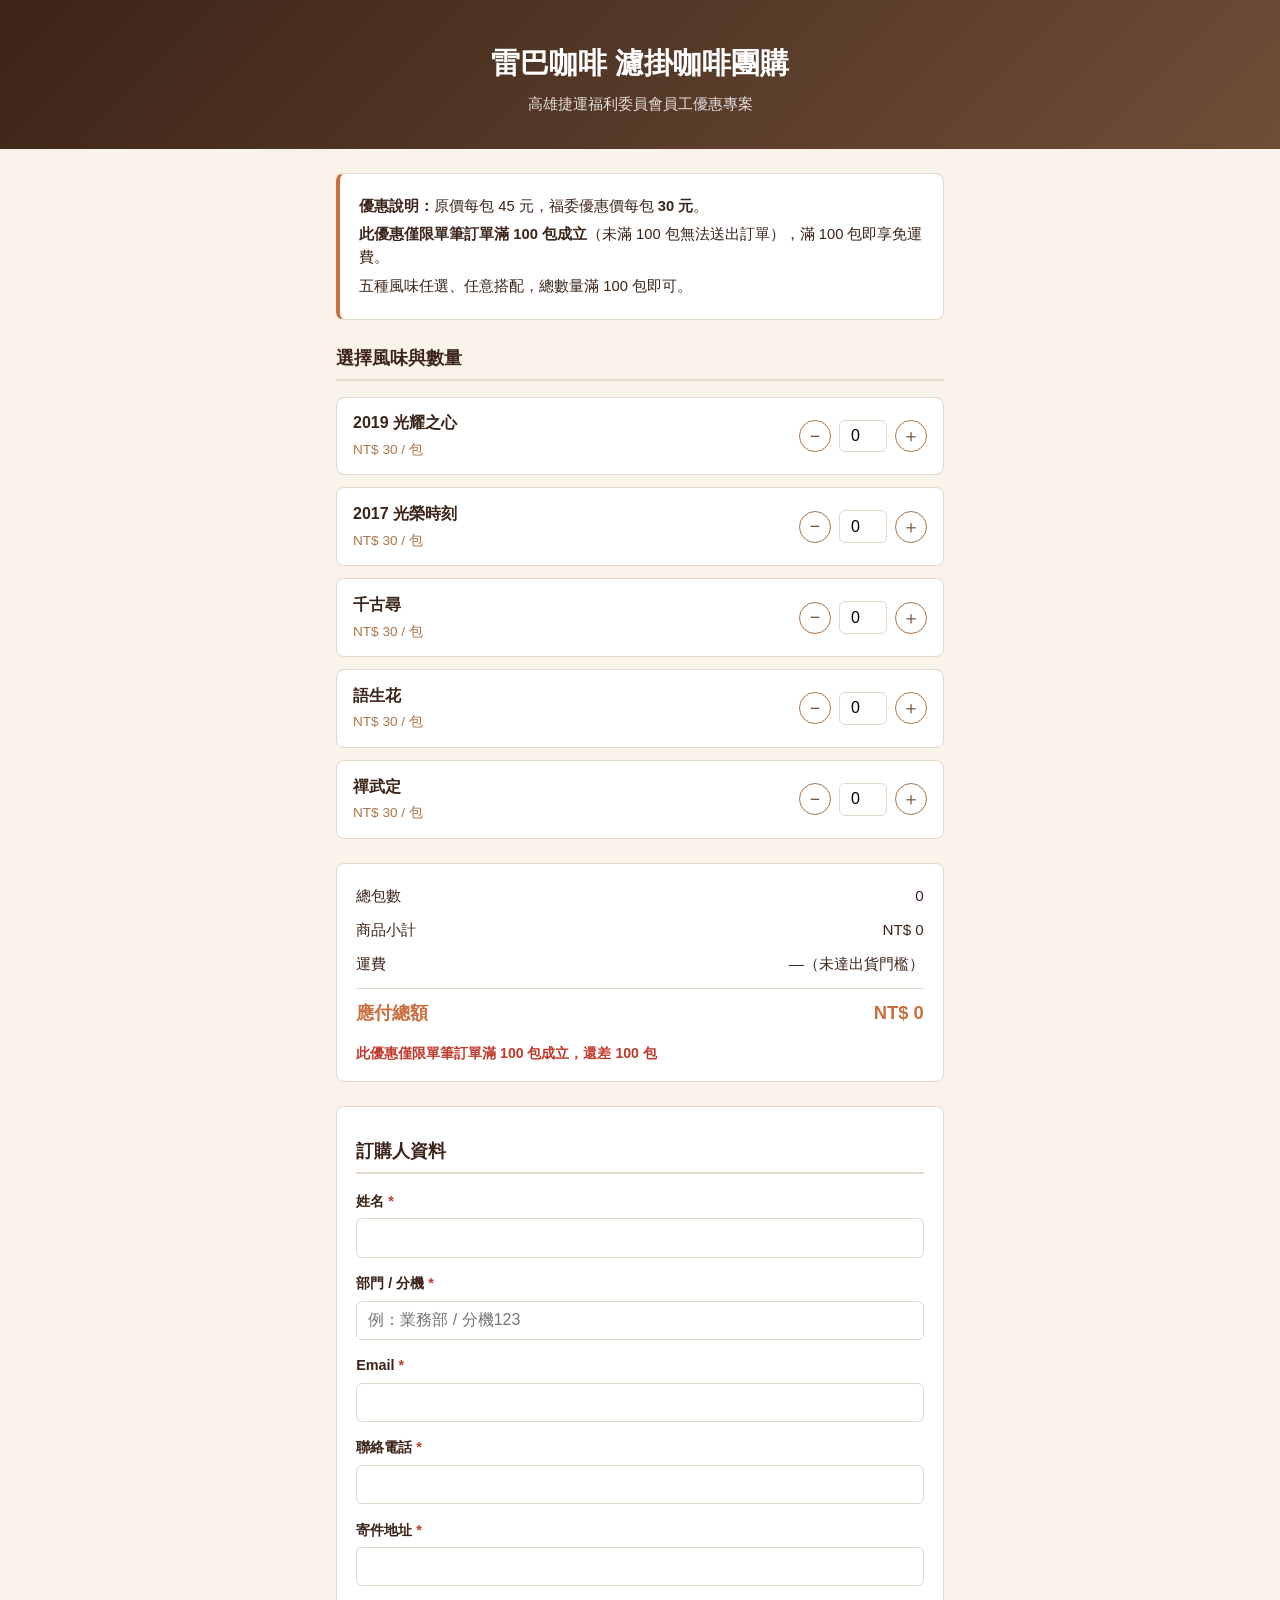
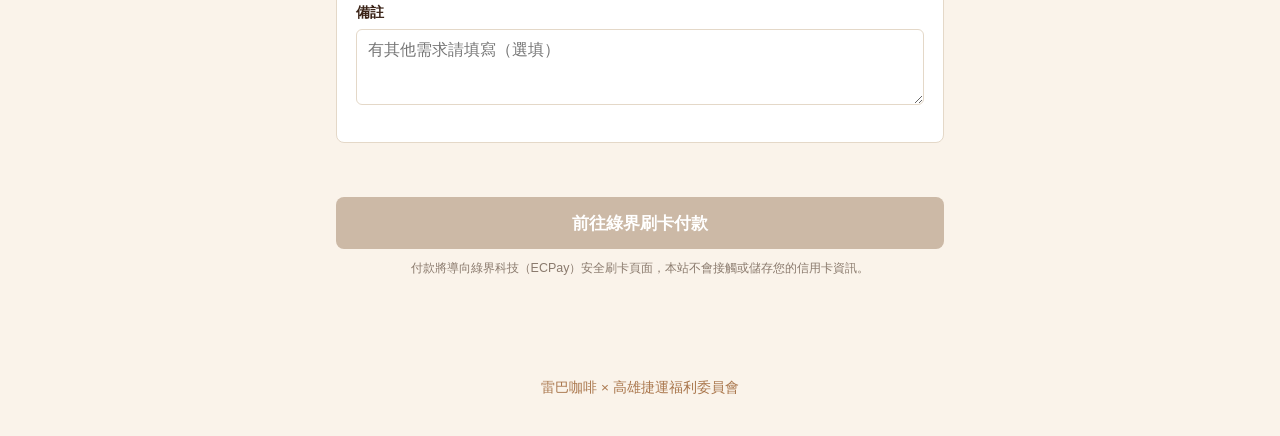
==== index.html @ 8790f960 "雷巴咖啡高捷福委團購下單頁 Co-Authored-By: Claude Sonnet 5 <noreply@anthropic.com>" ====
<!DOCTYPE html>
<html lang="zh-Hant">
<head>
<meta charset="UTF-8" />
<meta name="viewport" content="width=device-width, initial-scale=1.0" />
<title>雷巴咖啡｜高捷福委濾掛咖啡團購</title>
<link rel="stylesheet" href="style.css" />
</head>
<body>
  <header class="hero">
    <h1>雷巴咖啡 濾掛咖啡團購</h1>
    <p class="hero-sub">高雄捷運福利委員會員工優惠專案</p>
  </header>

  <main class="container">
    <section class="notice-card">
      <p><strong>優惠說明：</strong>原價每包 45 元，福委優惠價每包 <strong>30 元</strong>。</p>
      <p><strong>此優惠僅限單筆訂單滿 100 包成立</strong>（未滿 100 包無法送出訂單），滿 100 包即享免運費。</p>
      <p>五種風味任選、任意搭配，總數量滿 100 包即可。</p>
    </section>

    <form id="order-form" novalidate>
      <section class="products">
        <h2>選擇風味與數量</h2>
        <div id="product-list" class="product-list"></div>
      </section>

      <section class="summary-card">
        <div class="summary-row">
          <span>總包數</span>
          <span id="sum-packs">0</span>
        </div>
        <div class="summary-row">
          <span>商品小計</span>
          <span id="sum-subtotal">NT$ 0</span>
        </div>
        <div class="summary-row">
          <span>運費</span>
          <span id="sum-shipping">—</span>
        </div>
        <div class="summary-row total">
          <span>應付總額</span>
          <span id="sum-total">NT$ 0</span>
        </div>
        <p id="threshold-msg" class="threshold-msg"></p>
      </section>

      <section class="customer-info">
        <h2>訂購人資料</h2>
        <label>
          姓名 <span class="req">*</span>
          <input type="text" name="name" required autocomplete="name" />
        </label>
        <label>
          部門 / 分機 <span class="req">*</span>
          <input type="text" name="dept" required placeholder="例：業務部 / 分機123" />
        </label>
        <label>
          Email <span class="req">*</span>
          <input type="email" name="email" required autocomplete="email" />
        </label>
        <label>
          聯絡電話 <span class="req">*</span>
          <input type="tel" name="phone" required autocomplete="tel" />
        </label>
        <label>
          寄件地址 <span class="req">*</span>
          <input type="text" name="address" required autocomplete="street-address" />
        </label>
        <label>
          備註
          <textarea name="note" rows="3" placeholder="有其他需求請填寫（選填）"></textarea>
        </label>
      </section>

      <div id="form-error" class="form-error" role="alert"></div>

      <button type="submit" id="submit-btn" class="submit-btn" disabled>
        前往綠界刷卡付款
      </button>
      <p class="secure-note">付款將導向綠界科技（ECPay）安全刷卡頁面，本站不會接觸或儲存您的信用卡資訊。</p>
    </form>
  </main>

  <footer class="site-footer">
    <p>雷巴咖啡 × 高雄捷運福利委員會</p>
  </footer>

  <script src="app.js"></script>
</body>
</html>
---- style.css ----
:root {
  --coffee-dark: #3b2418;
  --coffee: #6f4e37;
  --coffee-light: #a9764c;
  --cream: #faf3ea;
  --accent: #c96f3f;
  --error: #c0392b;
  --border: #e4d8c8;
}

* {
  box-sizing: border-box;
}

body {
  margin: 0;
  font-family: "Noto Sans TC", "PingFang TC", "Microsoft JhengHei", sans-serif;
  background: var(--cream);
  color: var(--coffee-dark);
  line-height: 1.6;
}

.hero {
  background: linear-gradient(135deg, var(--coffee-dark), var(--coffee));
  color: #fff;
  text-align: center;
  padding: 2.5rem 1rem 2rem;
}

.hero h1 {
  margin: 0 0 0.4rem;
  font-size: 1.8rem;
}

.hero-sub {
  margin: 0;
  opacity: 0.85;
  font-size: 0.95rem;
}

.container {
  max-width: 640px;
  margin: 0 auto;
  padding: 1.5rem 1rem 3rem;
}

.notice-card {
  background: #fff;
  border: 1px solid var(--border);
  border-left: 4px solid var(--accent);
  border-radius: 8px;
  padding: 1rem 1.2rem;
  margin-bottom: 1.5rem;
  font-size: 0.92rem;
}

.notice-card p {
  margin: 0.3rem 0;
}

h2 {
  font-size: 1.1rem;
  color: var(--coffee-dark);
  border-bottom: 2px solid var(--border);
  padding-bottom: 0.4rem;
  margin-bottom: 1rem;
}

.product-list {
  display: flex;
  flex-direction: column;
  gap: 0.75rem;
  margin-bottom: 1.5rem;
}

.product-row {
  display: flex;
  align-items: center;
  justify-content: space-between;
  background: #fff;
  border: 1px solid var(--border);
  border-radius: 8px;
  padding: 0.8rem 1rem;
}

.product-info .product-name {
  font-weight: 700;
  display: block;
}

.product-info .product-price {
  font-size: 0.85rem;
  color: var(--coffee-light);
}

.qty-control {
  display: flex;
  align-items: center;
  gap: 0.5rem;
}

.qty-control button {
  width: 32px;
  height: 32px;
  border-radius: 50%;
  border: 1px solid var(--coffee-light);
  background: #fff;
  color: var(--coffee);
  font-size: 1.1rem;
  cursor: pointer;
}

.qty-control button:active {
  background: var(--coffee-light);
  color: #fff;
}

.qty-control input {
  width: 48px;
  text-align: center;
  border: 1px solid var(--border);
  border-radius: 6px;
  padding: 0.4rem 0.2rem;
  font-size: 1rem;
}

.summary-card {
  background: #fff;
  border: 1px solid var(--border);
  border-radius: 8px;
  padding: 1rem 1.2rem;
  margin-bottom: 1.5rem;
}

.summary-row {
  display: flex;
  justify-content: space-between;
  padding: 0.3rem 0;
  font-size: 0.95rem;
}

.summary-row.total {
  border-top: 1px solid var(--border);
  margin-top: 0.4rem;
  padding-top: 0.6rem;
  font-size: 1.15rem;
  font-weight: 700;
  color: var(--accent);
}

.threshold-msg {
  margin: 0.6rem 0 0;
  font-size: 0.88rem;
  font-weight: 700;
}

.threshold-msg.ok {
  color: #2e7d32;
}

.threshold-msg.warn {
  color: var(--error);
}

.customer-info {
  background: #fff;
  border: 1px solid var(--border);
  border-radius: 8px;
  padding: 1rem 1.2rem;
  margin-bottom: 1.5rem;
}

.customer-info label {
  display: block;
  margin-bottom: 0.9rem;
  font-size: 0.9rem;
  font-weight: 600;
}

.req {
  color: var(--error);
}

.customer-info input,
.customer-info textarea {
  width: 100%;
  margin-top: 0.35rem;
  padding: 0.6rem 0.7rem;
  border: 1px solid var(--border);
  border-radius: 6px;
  font-size: 1rem;
  font-family: inherit;
}

.customer-info textarea {
  resize: vertical;
}

.form-error {
  color: var(--error);
  font-size: 0.9rem;
  font-weight: 700;
  margin-bottom: 0.8rem;
  min-height: 1.2em;
}

.submit-btn {
  width: 100%;
  padding: 0.9rem;
  font-size: 1.05rem;
  font-weight: 700;
  color: #fff;
  background: var(--accent);
  border: none;
  border-radius: 8px;
  cursor: pointer;
  transition: opacity 0.2s;
}

.submit-btn:disabled {
  background: #ccb9a6;
  cursor: not-allowed;
}

.submit-btn:not(:disabled):active {
  opacity: 0.85;
}

.secure-note {
  text-align: center;
  font-size: 0.78rem;
  color: #8a7a6d;
  margin-top: 0.6rem;
}

.site-footer {
  text-align: center;
  padding: 1.5rem 1rem;
  color: var(--coffee-light);
  font-size: 0.85rem;
}
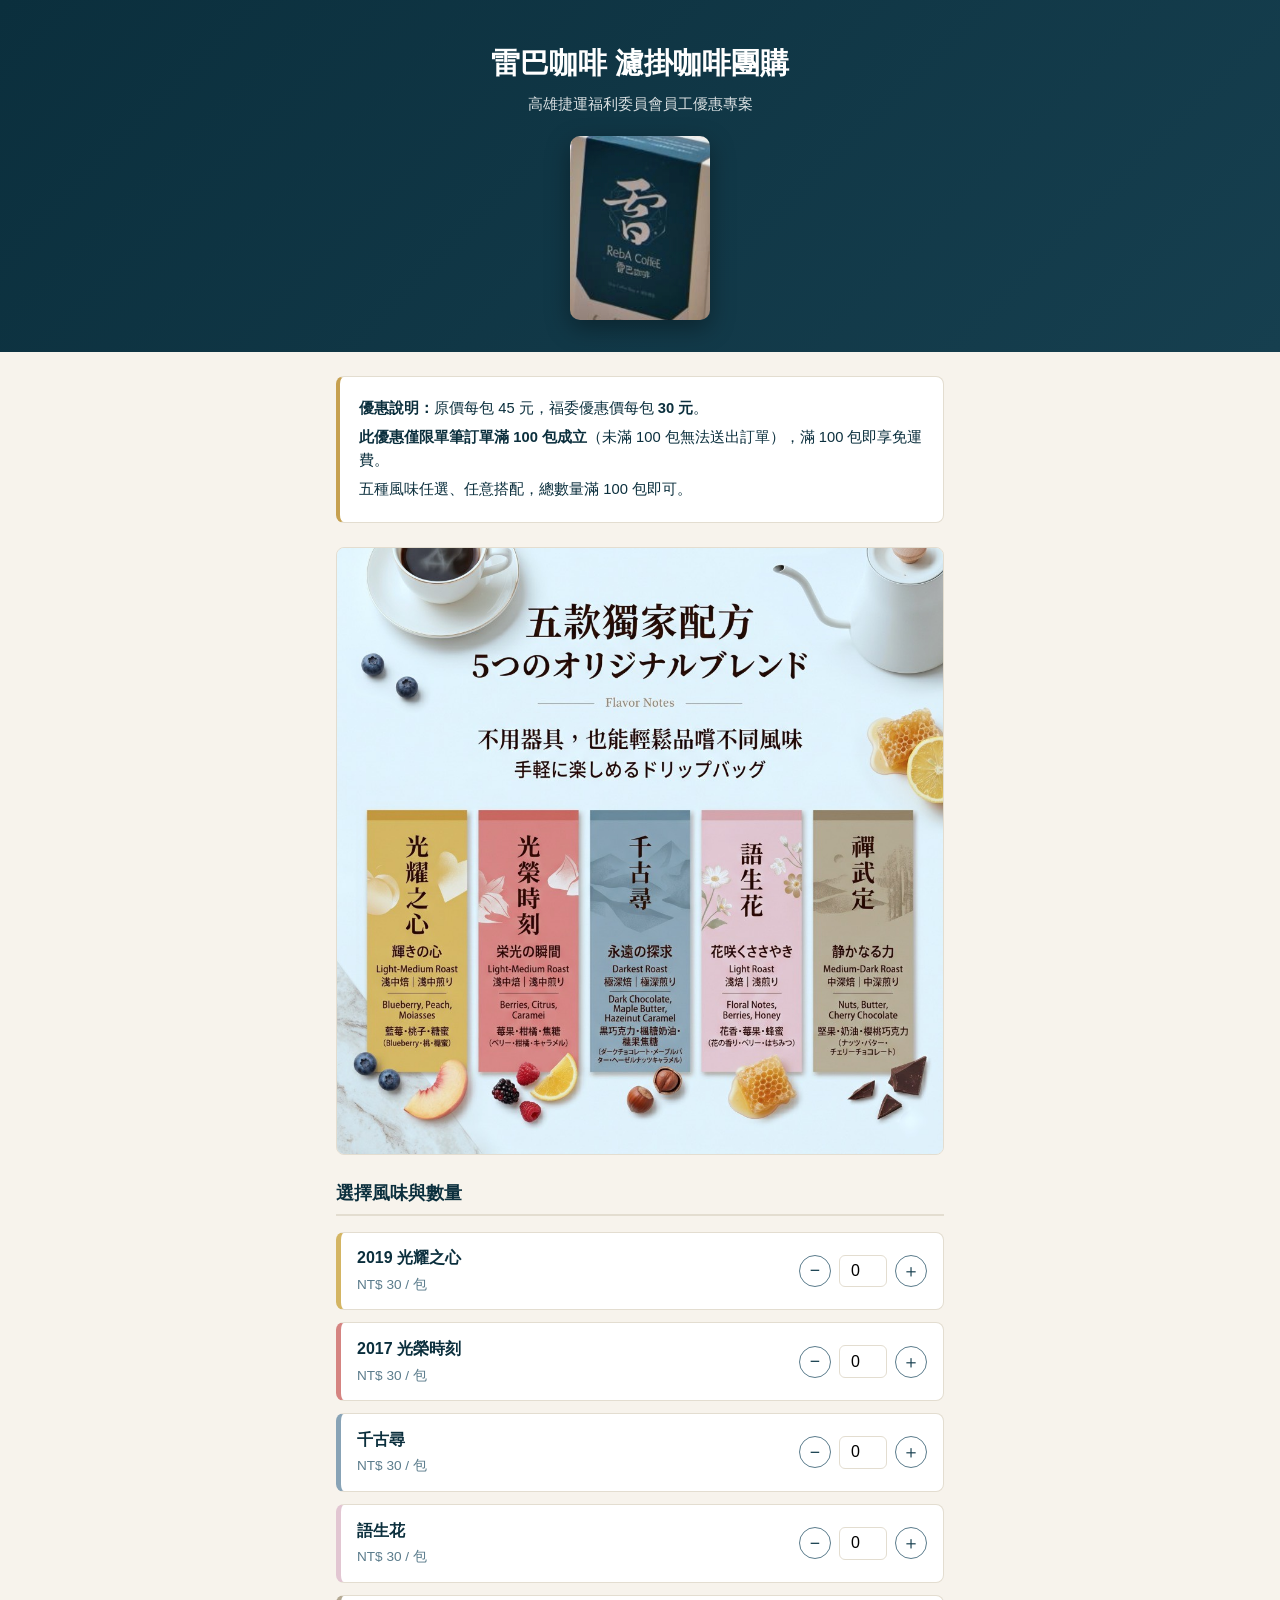
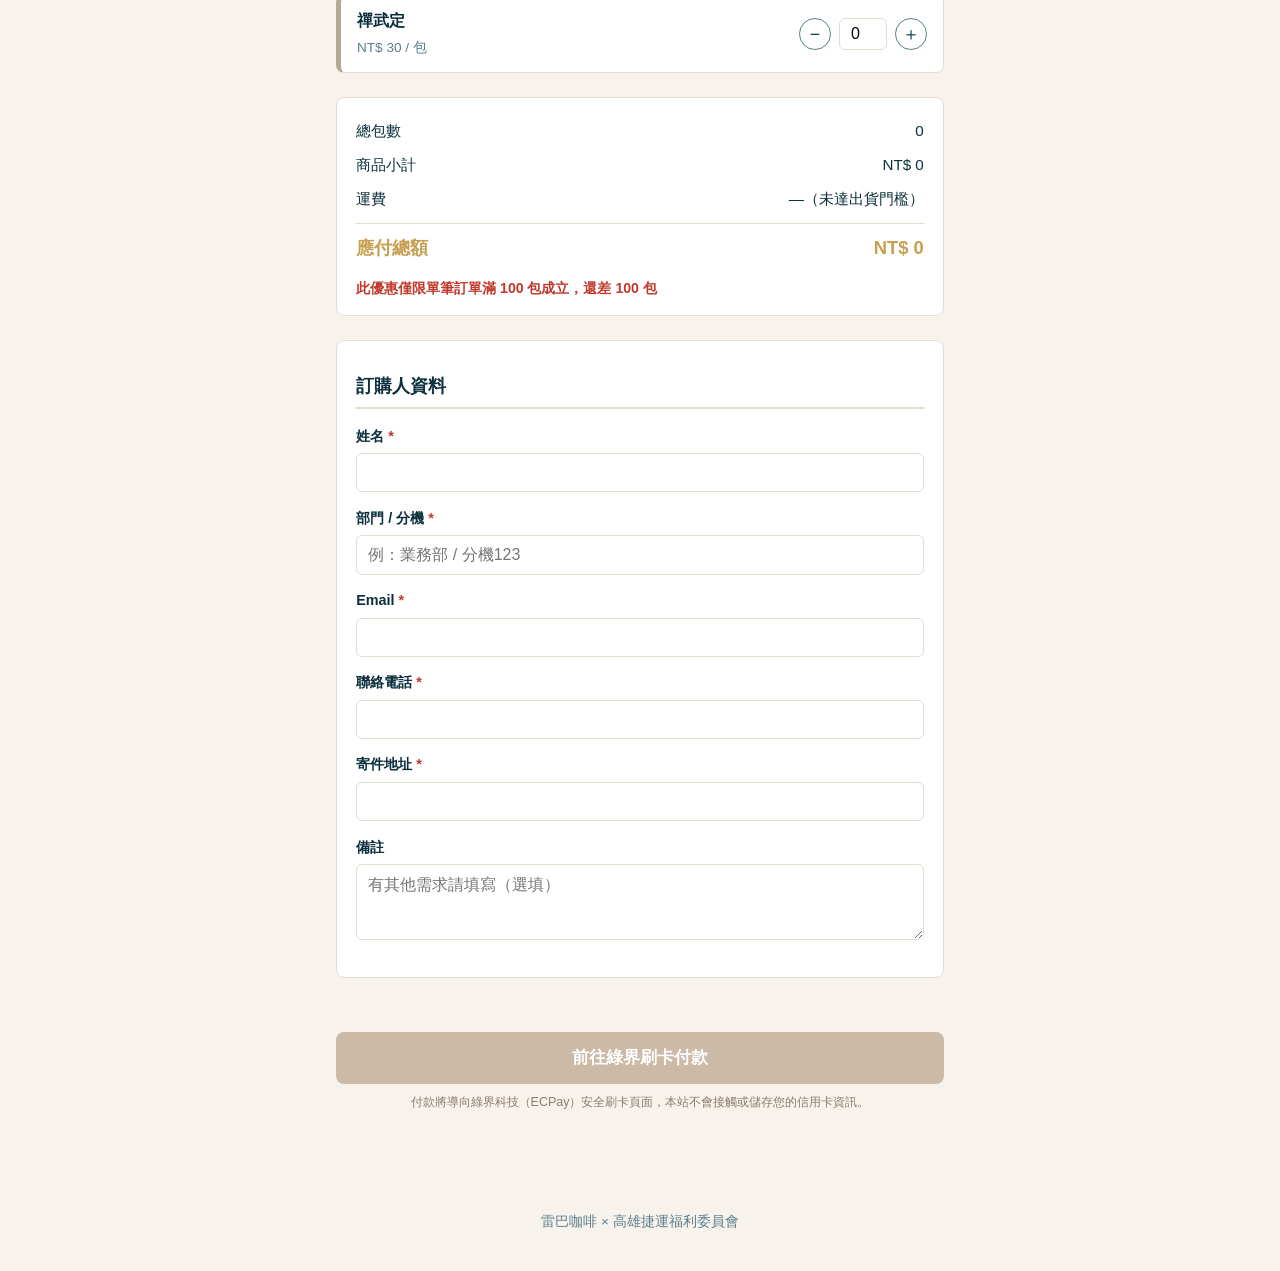
==== commit 57ff4dc2: "套用品牌色系與商品圖 依包裝盒深藍綠色系與五款風味卡配色，更新網頁視覺，並加入商品實拍圖與風味介紹圖。  Co-Authored-By: Claude Sonnet 5 <noreply@anthro" ====
--- a/index.html
+++ b/index.html
@@ -10,6 +10,7 @@
   <header class="hero">
     <h1>雷巴咖啡 濾掛咖啡團購</h1>
     <p class="hero-sub">高雄捷運福利委員會員工優惠專案</p>
+    <img src="images/box.jpg" alt="RebA CoffeE 雷巴咖啡 濾掛咖啡包裝盒" class="hero-image" />
   </header>
 
   <main class="container">
@@ -18,6 +19,8 @@
       <p><strong>此優惠僅限單筆訂單滿 100 包成立</strong>（未滿 100 包無法送出訂單），滿 100 包即享免運費。</p>
       <p>五種風味任選、任意搭配，總數量滿 100 包即可。</p>
     </section>
+
+    <img src="images/flavors.jpg" alt="雷巴咖啡五款獨家配方風味介紹" class="flavor-banner" />
 
     <form id="order-form" novalidate>
       <section class="products">
--- a/style.css
+++ b/style.css
@@ -1,11 +1,17 @@
 :root {
-  --coffee-dark: #3b2418;
-  --coffee: #6f4e37;
-  --coffee-light: #a9764c;
-  --cream: #faf3ea;
-  --accent: #c96f3f;
+  --coffee-dark: #0b2f3d;
+  --coffee: #163f4f;
+  --coffee-light: #5b7c8c;
+  --cream: #f7f3ec;
+  --accent: #c6a050;
   --error: #c0392b;
-  --border: #e4d8c8;
+  --border: #e3ddd0;
+
+  --flavor-1: #d4b563;
+  --flavor-2: #d58481;
+  --flavor-3: #88a3b6;
+  --flavor-4: #e2c6d2;
+  --flavor-5: #b4a993;
 }
 
 * {
@@ -38,6 +44,25 @@
   font-size: 0.95rem;
 }
 
+.hero-image {
+  display: block;
+  max-width: 140px;
+  width: 100%;
+  height: auto;
+  margin: 1.2rem auto 0;
+  border-radius: 10px;
+  box-shadow: 0 8px 24px rgba(0, 0, 0, 0.35);
+}
+
+.flavor-banner {
+  display: block;
+  max-width: 100%;
+  height: auto;
+  border-radius: 8px;
+  margin-bottom: 1.5rem;
+  border: 1px solid var(--border);
+}
+
 .container {
   max-width: 640px;
   margin: 0 auto;
@@ -79,6 +104,7 @@
   justify-content: space-between;
   background: #fff;
   border: 1px solid var(--border);
+  border-left: 5px solid var(--row-accent, var(--coffee-light));
   border-radius: 8px;
   padding: 0.8rem 1rem;
 }
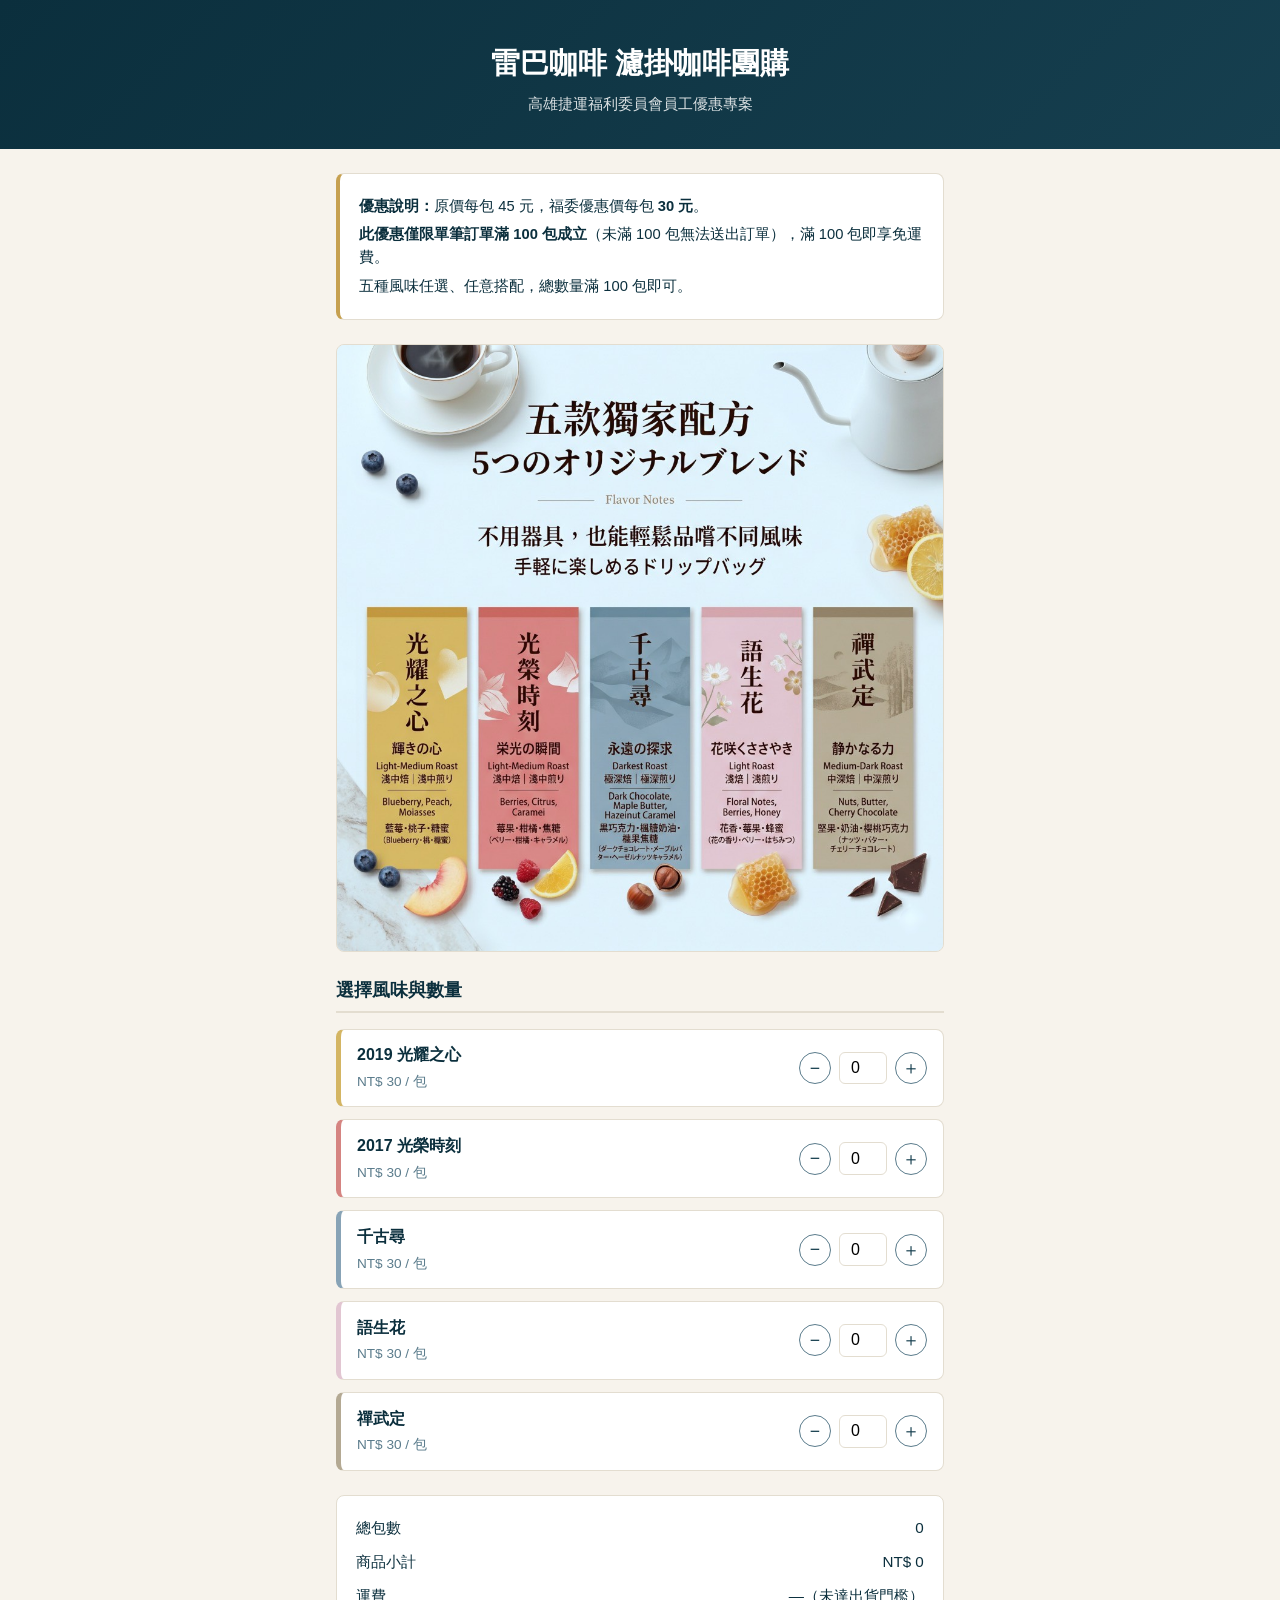
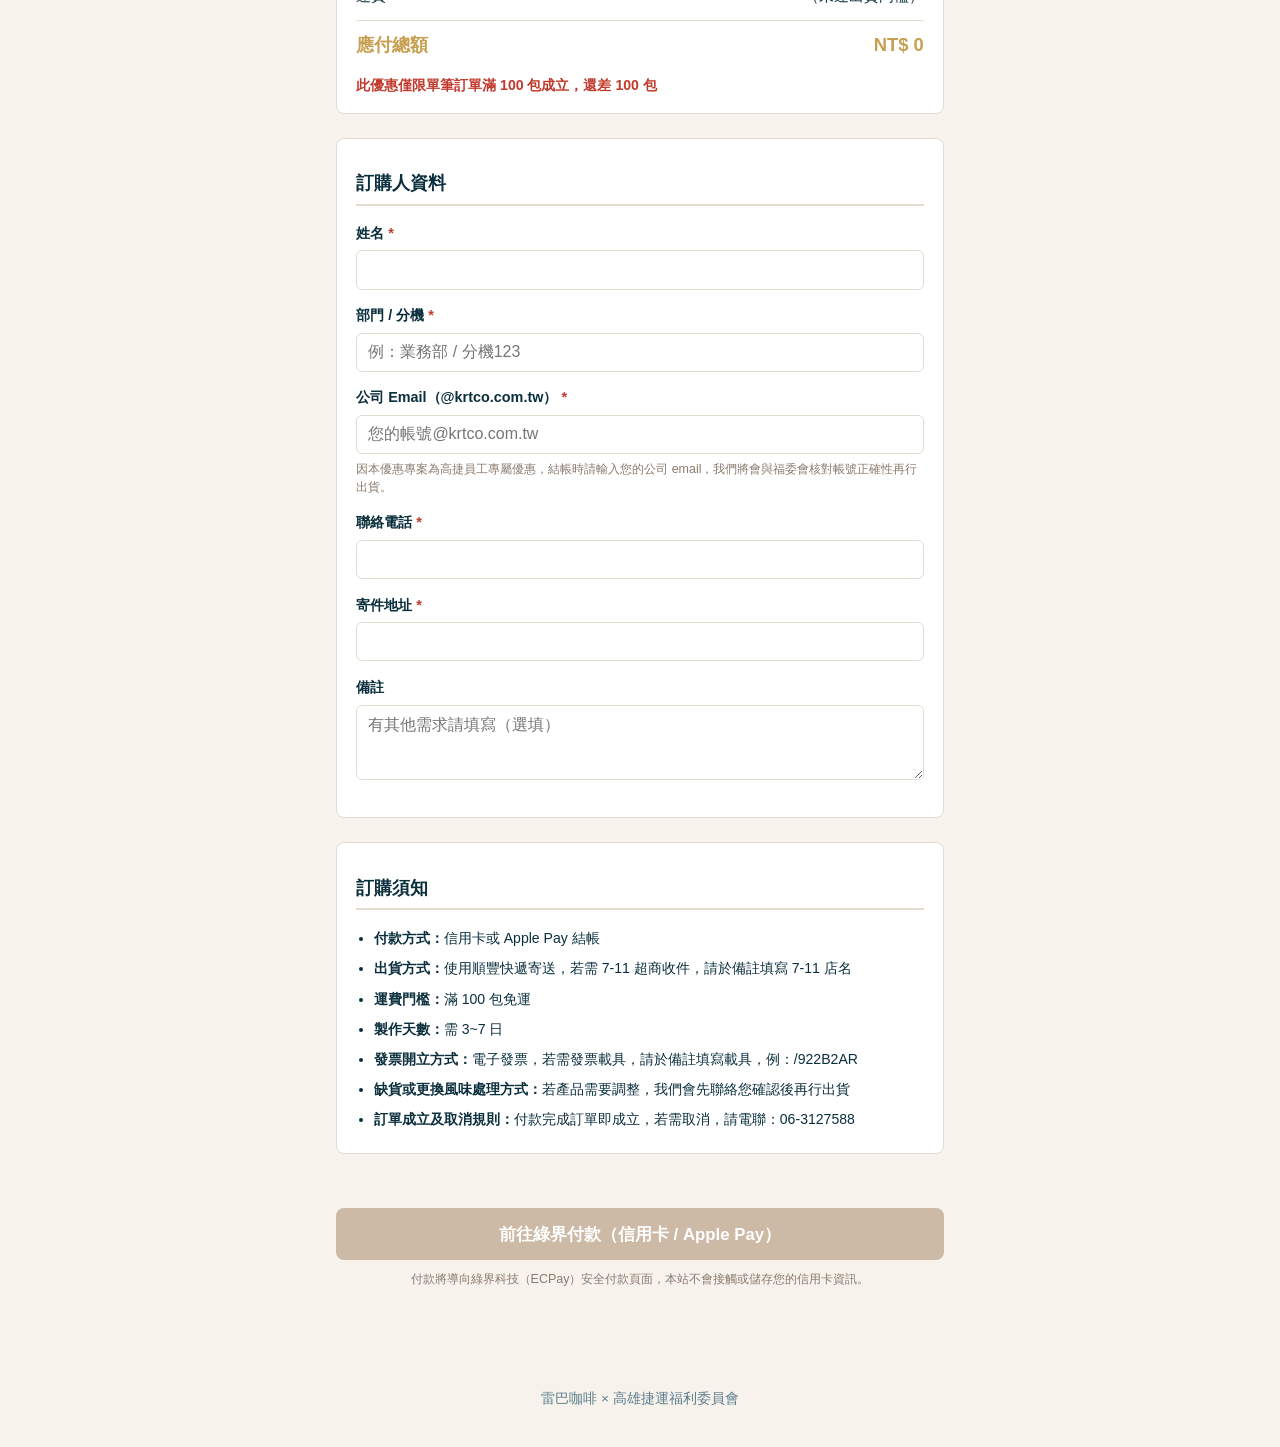
==== commit 6b2ff9c4: "移除外盒圖、加入公司信箱檢核與訂購須知 - 移除頁首外盒實拍圖 - Email 欄位限定 @krtco.com.tw 網域，前後端皆驗證 - 新增訂購須知區塊（付款方式、出貨、運費、發票、取消規則等）" ====
--- a/index.html
+++ b/index.html
@@ -10,7 +10,6 @@
   <header class="hero">
     <h1>雷巴咖啡 濾掛咖啡團購</h1>
     <p class="hero-sub">高雄捷運福利委員會員工優惠專案</p>
-    <img src="images/box.jpg" alt="RebA CoffeE 雷巴咖啡 濾掛咖啡包裝盒" class="hero-image" />
   </header>
 
   <main class="container">
@@ -59,8 +58,9 @@
           <input type="text" name="dept" required placeholder="例：業務部 / 分機123" />
         </label>
         <label>
-          Email <span class="req">*</span>
-          <input type="email" name="email" required autocomplete="email" />
+          公司 Email（@krtco.com.tw） <span class="req">*</span>
+          <input type="email" name="email" required autocomplete="email" placeholder="您的帳號@krtco.com.tw" />
+          <span class="field-hint">因本優惠專案為高捷員工專屬優惠，結帳時請輸入您的公司 email，我們將會與福委會核對帳號正確性再行出貨。</span>
         </label>
         <label>
           聯絡電話 <span class="req">*</span>
@@ -76,12 +76,25 @@
         </label>
       </section>
 
+      <section class="policy-card">
+        <h2>訂購須知</h2>
+        <ul>
+          <li><strong>付款方式：</strong>信用卡或 Apple Pay 結帳</li>
+          <li><strong>出貨方式：</strong>使用順豐快遞寄送，若需 7-11 超商收件，請於備註填寫 7-11 店名</li>
+          <li><strong>運費門檻：</strong>滿 100 包免運</li>
+          <li><strong>製作天數：</strong>需 3~7 日</li>
+          <li><strong>發票開立方式：</strong>電子發票，若需發票載具，請於備註填寫載具，例：/922B2AR</li>
+          <li><strong>缺貨或更換風味處理方式：</strong>若產品需要調整，我們會先聯絡您確認後再行出貨</li>
+          <li><strong>訂單成立及取消規則：</strong>付款完成訂單即成立，若需取消，請電聯：06-3127588</li>
+        </ul>
+      </section>
+
       <div id="form-error" class="form-error" role="alert"></div>
 
       <button type="submit" id="submit-btn" class="submit-btn" disabled>
-        前往綠界刷卡付款
+        前往綠界付款（信用卡 / Apple Pay）
       </button>
-      <p class="secure-note">付款將導向綠界科技（ECPay）安全刷卡頁面，本站不會接觸或儲存您的信用卡資訊。</p>
+      <p class="secure-note">付款將導向綠界科技（ECPay）安全付款頁面，本站不會接觸或儲存您的信用卡資訊。</p>
     </form>
   </main>
 
--- a/style.css
+++ b/style.css
@@ -207,6 +207,34 @@
   color: var(--error);
 }
 
+.field-hint {
+  display: block;
+  margin-top: 0.35rem;
+  font-size: 0.78rem;
+  font-weight: 400;
+  color: #8a7a6d;
+  line-height: 1.5;
+}
+
+.policy-card {
+  background: #fff;
+  border: 1px solid var(--border);
+  border-radius: 8px;
+  padding: 1rem 1.2rem;
+  margin-bottom: 1.5rem;
+}
+
+.policy-card ul {
+  margin: 0;
+  padding-left: 1.1rem;
+  font-size: 0.88rem;
+  line-height: 1.8;
+}
+
+.policy-card li {
+  margin-bottom: 0.3rem;
+}
+
 .customer-info input,
 .customer-info textarea {
   width: 100%;
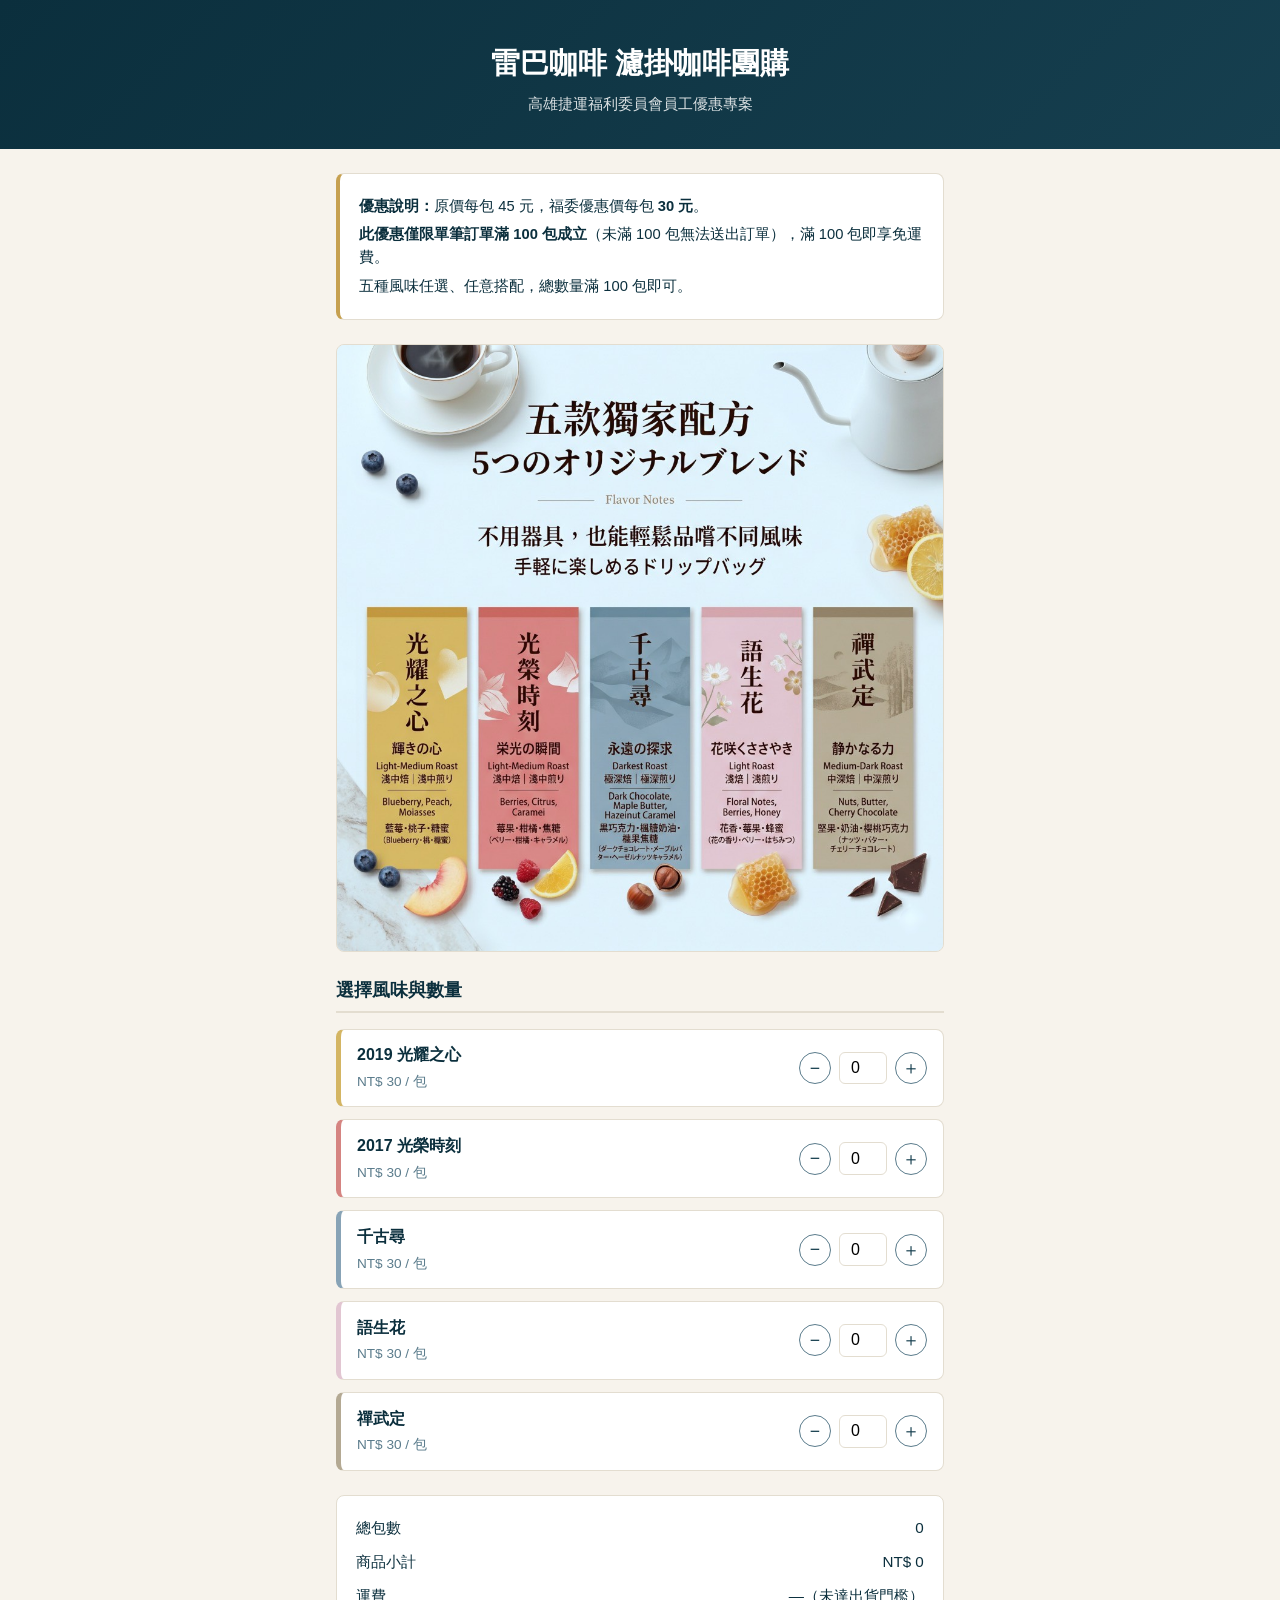
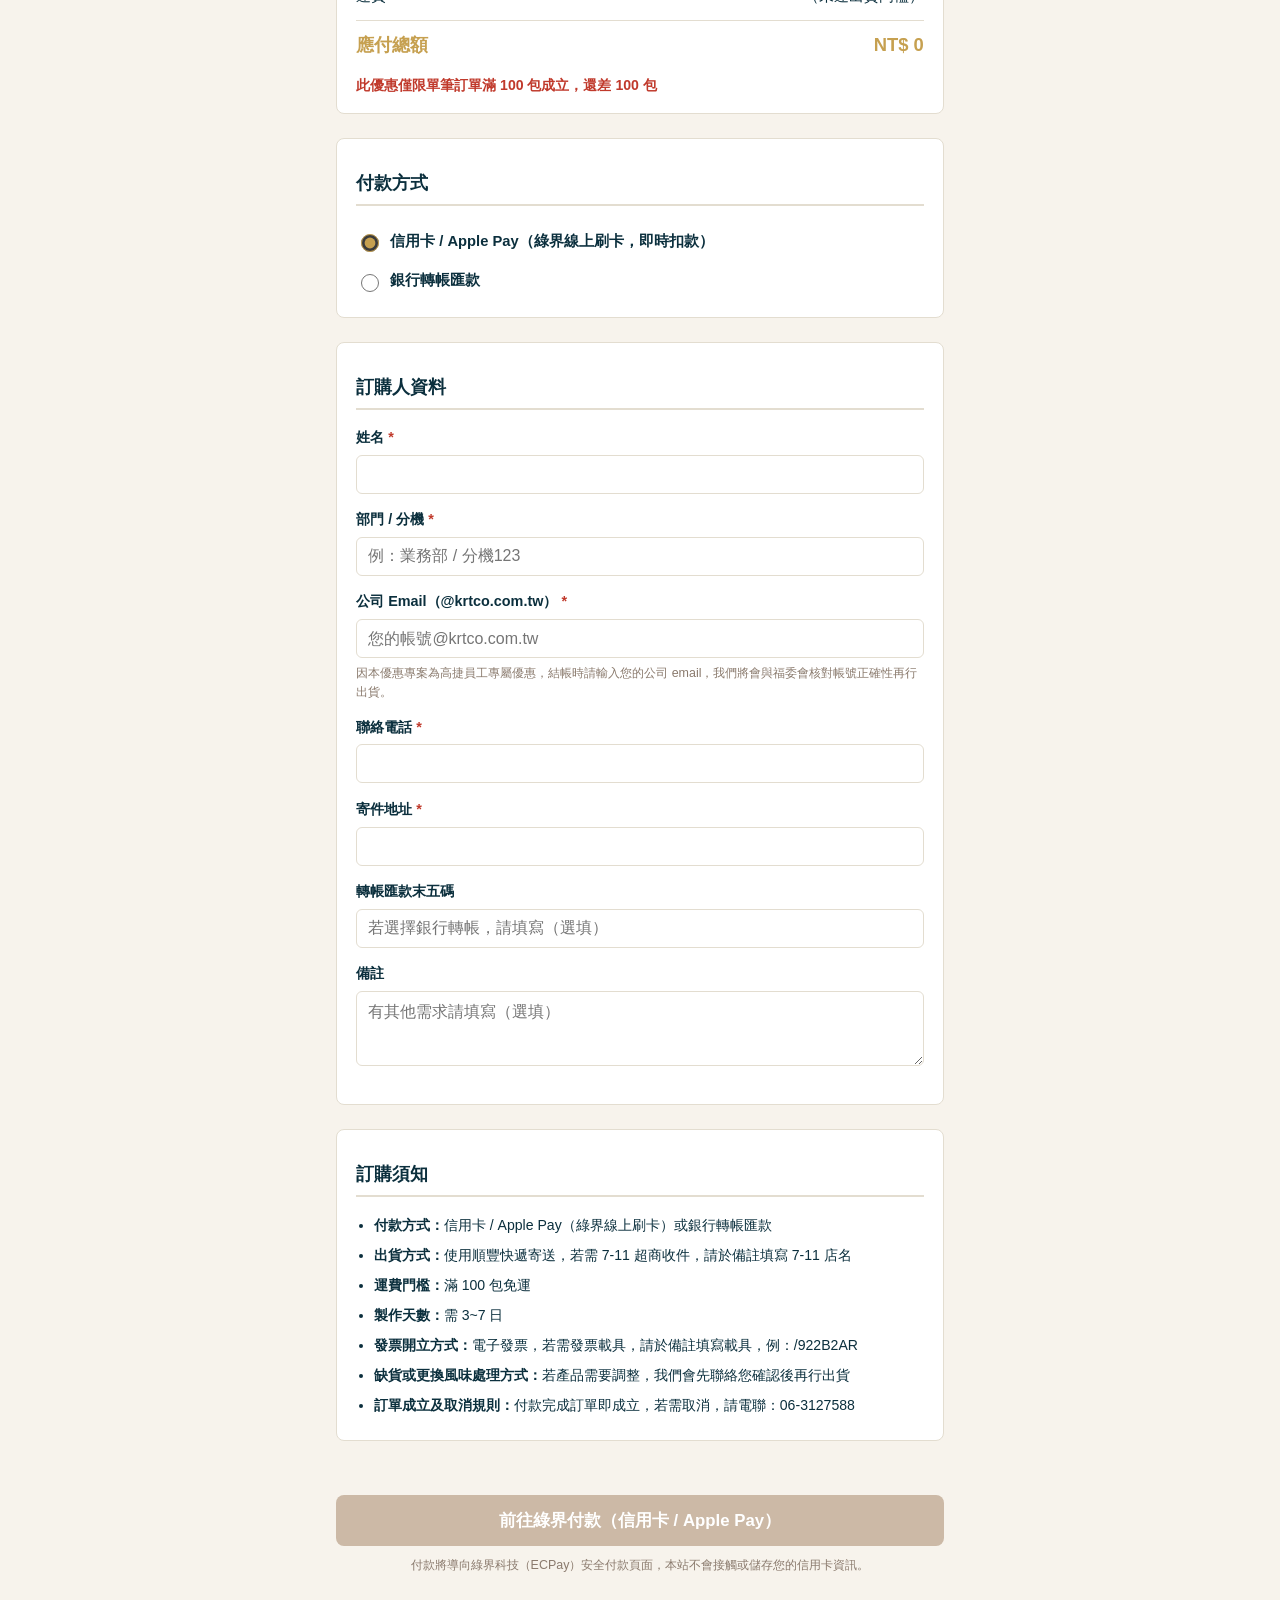
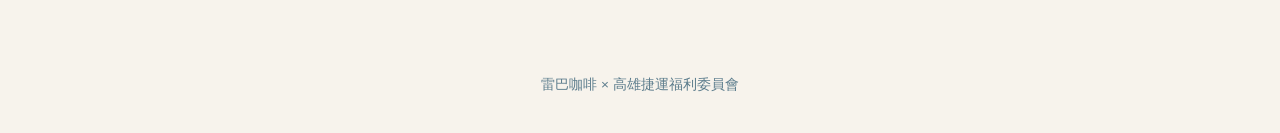
==== commit f2e3dccf: "新增銀行轉帳匯款付款方式 除了原有的綠界信用卡/Apple Pay，新增銀行轉帳選項： - 前端加入付款方式選擇，選銀行轉帳會顯示帳戶資訊與末五碼欄位 - 選銀行轉帳時不導向綠界，直接寫入訂單並顯示確" ====
--- a/index.html
+++ b/index.html
@@ -47,6 +47,26 @@
         <p id="threshold-msg" class="threshold-msg"></p>
       </section>
 
+      <section class="payment-method">
+        <h2>付款方式</h2>
+        <label class="radio-row">
+          <input type="radio" name="paymentMethod" value="credit_card" checked />
+          信用卡 / Apple Pay（綠界線上刷卡，即時扣款）
+        </label>
+        <label class="radio-row">
+          <input type="radio" name="paymentMethod" value="bank_transfer" />
+          銀行轉帳匯款
+        </label>
+
+        <div id="bank-info" class="bank-info" hidden>
+          <p>請將款項匯款至以下帳戶：</p>
+          <p>銀行名稱：華南銀行 南都分行（代碼 008）</p>
+          <p>銀行帳號：645100038771</p>
+          <p>戶名：雷巴咖啡國際有限公司</p>
+          <p class="field-hint">匯款完成後，請於下方填寫「轉帳匯款末五碼」方便我們核對，我們確認款項到帳後會將訂單標記為已付款並安排出貨。</p>
+        </div>
+      </section>
+
       <section class="customer-info">
         <h2>訂購人資料</h2>
         <label>
@@ -71,6 +91,10 @@
           <input type="text" name="address" required autocomplete="street-address" />
         </label>
         <label>
+          轉帳匯款末五碼
+          <input type="text" name="last5" maxlength="5" placeholder="若選擇銀行轉帳，請填寫（選填）" />
+        </label>
+        <label>
           備註
           <textarea name="note" rows="3" placeholder="有其他需求請填寫（選填）"></textarea>
         </label>
@@ -79,7 +103,7 @@
       <section class="policy-card">
         <h2>訂購須知</h2>
         <ul>
-          <li><strong>付款方式：</strong>信用卡或 Apple Pay 結帳</li>
+          <li><strong>付款方式：</strong>信用卡 / Apple Pay（綠界線上刷卡）或銀行轉帳匯款</li>
           <li><strong>出貨方式：</strong>使用順豐快遞寄送，若需 7-11 超商收件，請於備註填寫 7-11 店名</li>
           <li><strong>運費門檻：</strong>滿 100 包免運</li>
           <li><strong>製作天數：</strong>需 3~7 日</li>
@@ -90,11 +114,12 @@
       </section>
 
       <div id="form-error" class="form-error" role="alert"></div>
+      <div id="success-msg" class="success-msg" hidden></div>
 
       <button type="submit" id="submit-btn" class="submit-btn" disabled>
         前往綠界付款（信用卡 / Apple Pay）
       </button>
-      <p class="secure-note">付款將導向綠界科技（ECPay）安全付款頁面，本站不會接觸或儲存您的信用卡資訊。</p>
+      <p id="secure-note" class="secure-note">付款將導向綠界科技（ECPay）安全付款頁面，本站不會接觸或儲存您的信用卡資訊。</p>
     </form>
   </main>
 
--- a/style.css
+++ b/style.css
@@ -188,6 +188,55 @@
   color: var(--error);
 }
 
+.payment-method {
+  background: #fff;
+  border: 1px solid var(--border);
+  border-radius: 8px;
+  padding: 1rem 1.2rem;
+  margin-bottom: 1.5rem;
+}
+
+.radio-row {
+  display: flex;
+  align-items: center;
+  gap: 0.5rem;
+  font-size: 0.92rem;
+  font-weight: 600;
+  padding: 0.5rem 0;
+  cursor: pointer;
+}
+
+.radio-row input {
+  width: 18px;
+  height: 18px;
+  accent-color: var(--accent);
+}
+
+.bank-info {
+  margin-top: 0.8rem;
+  padding: 0.9rem 1rem;
+  background: var(--cream);
+  border: 1px solid var(--border);
+  border-radius: 8px;
+  font-size: 0.9rem;
+}
+
+.bank-info p {
+  margin: 0.25rem 0;
+}
+
+.success-msg {
+  background: #eaf6ec;
+  border: 1px solid #2e7d32;
+  color: #1e5c25;
+  border-radius: 8px;
+  padding: 0.9rem 1rem;
+  font-size: 0.9rem;
+  font-weight: 600;
+  margin-bottom: 0.8rem;
+  line-height: 1.6;
+}
+
 .customer-info {
   background: #fff;
   border: 1px solid var(--border);
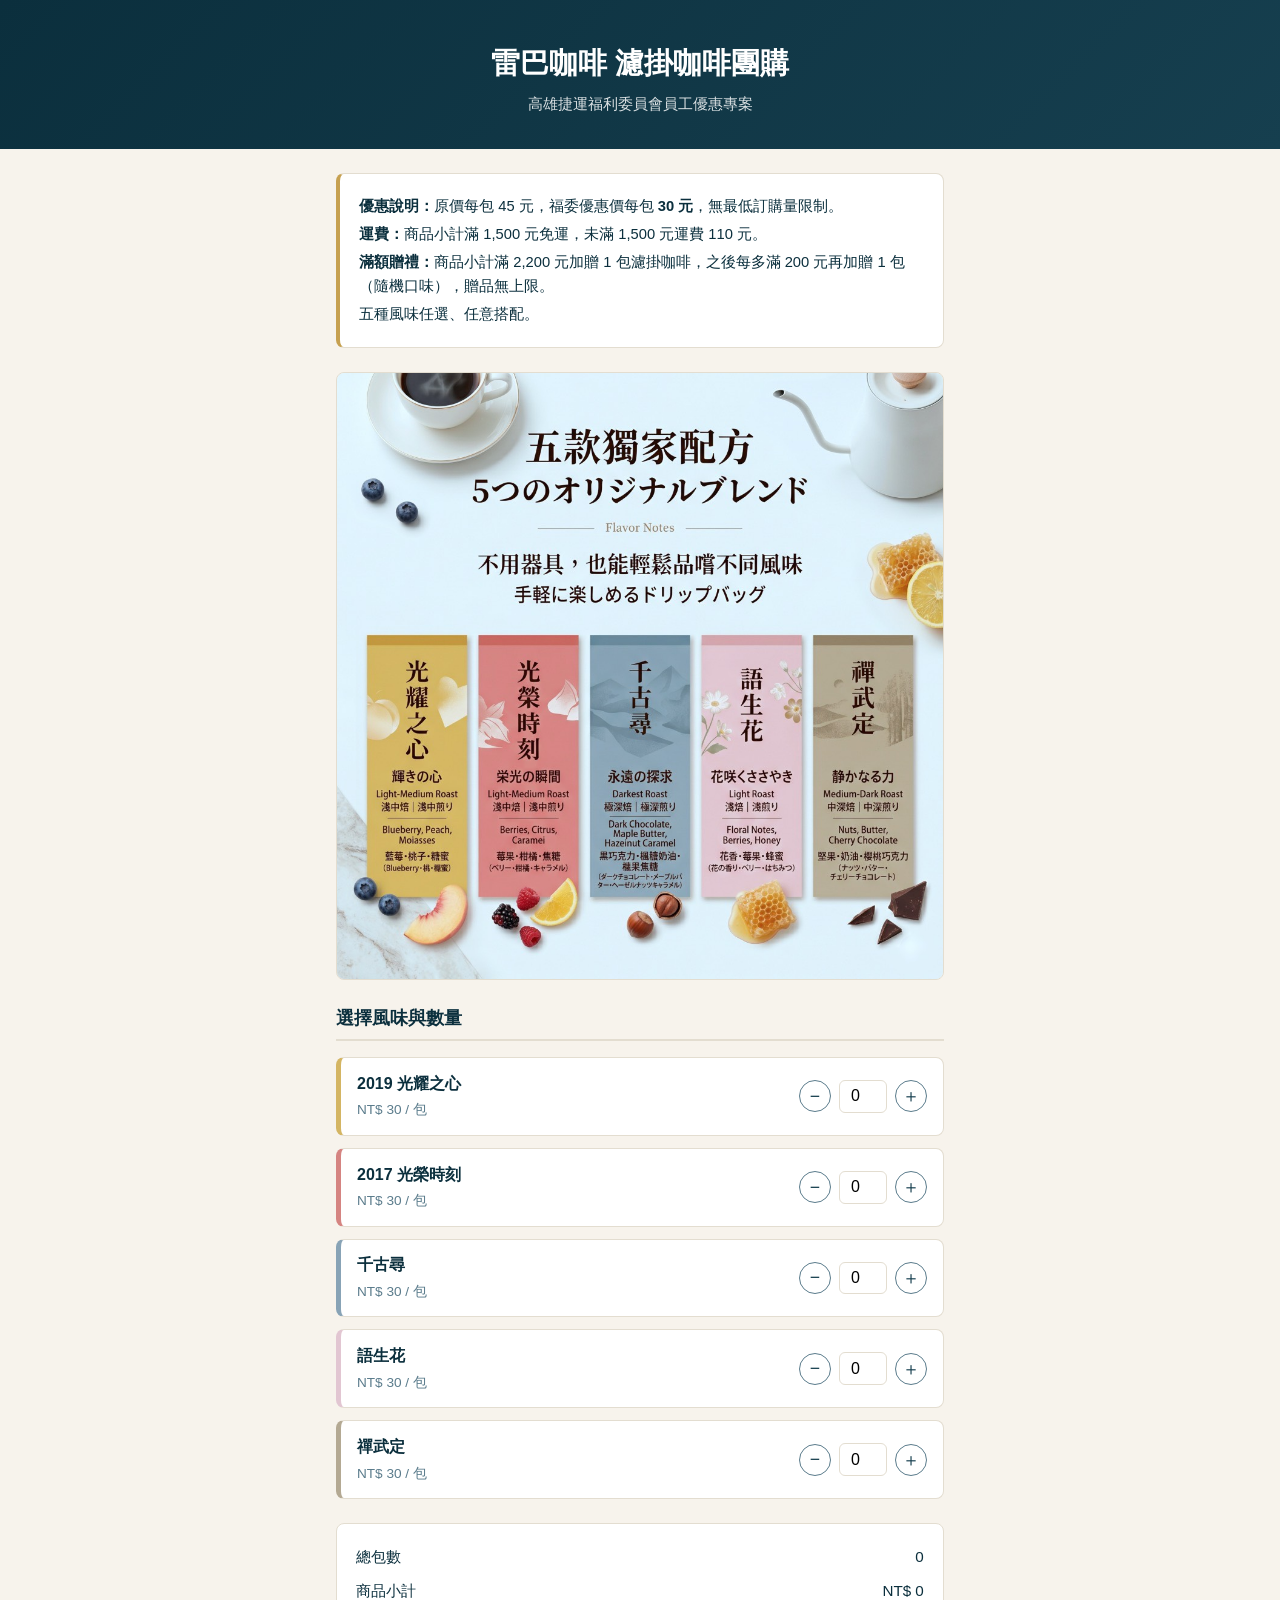
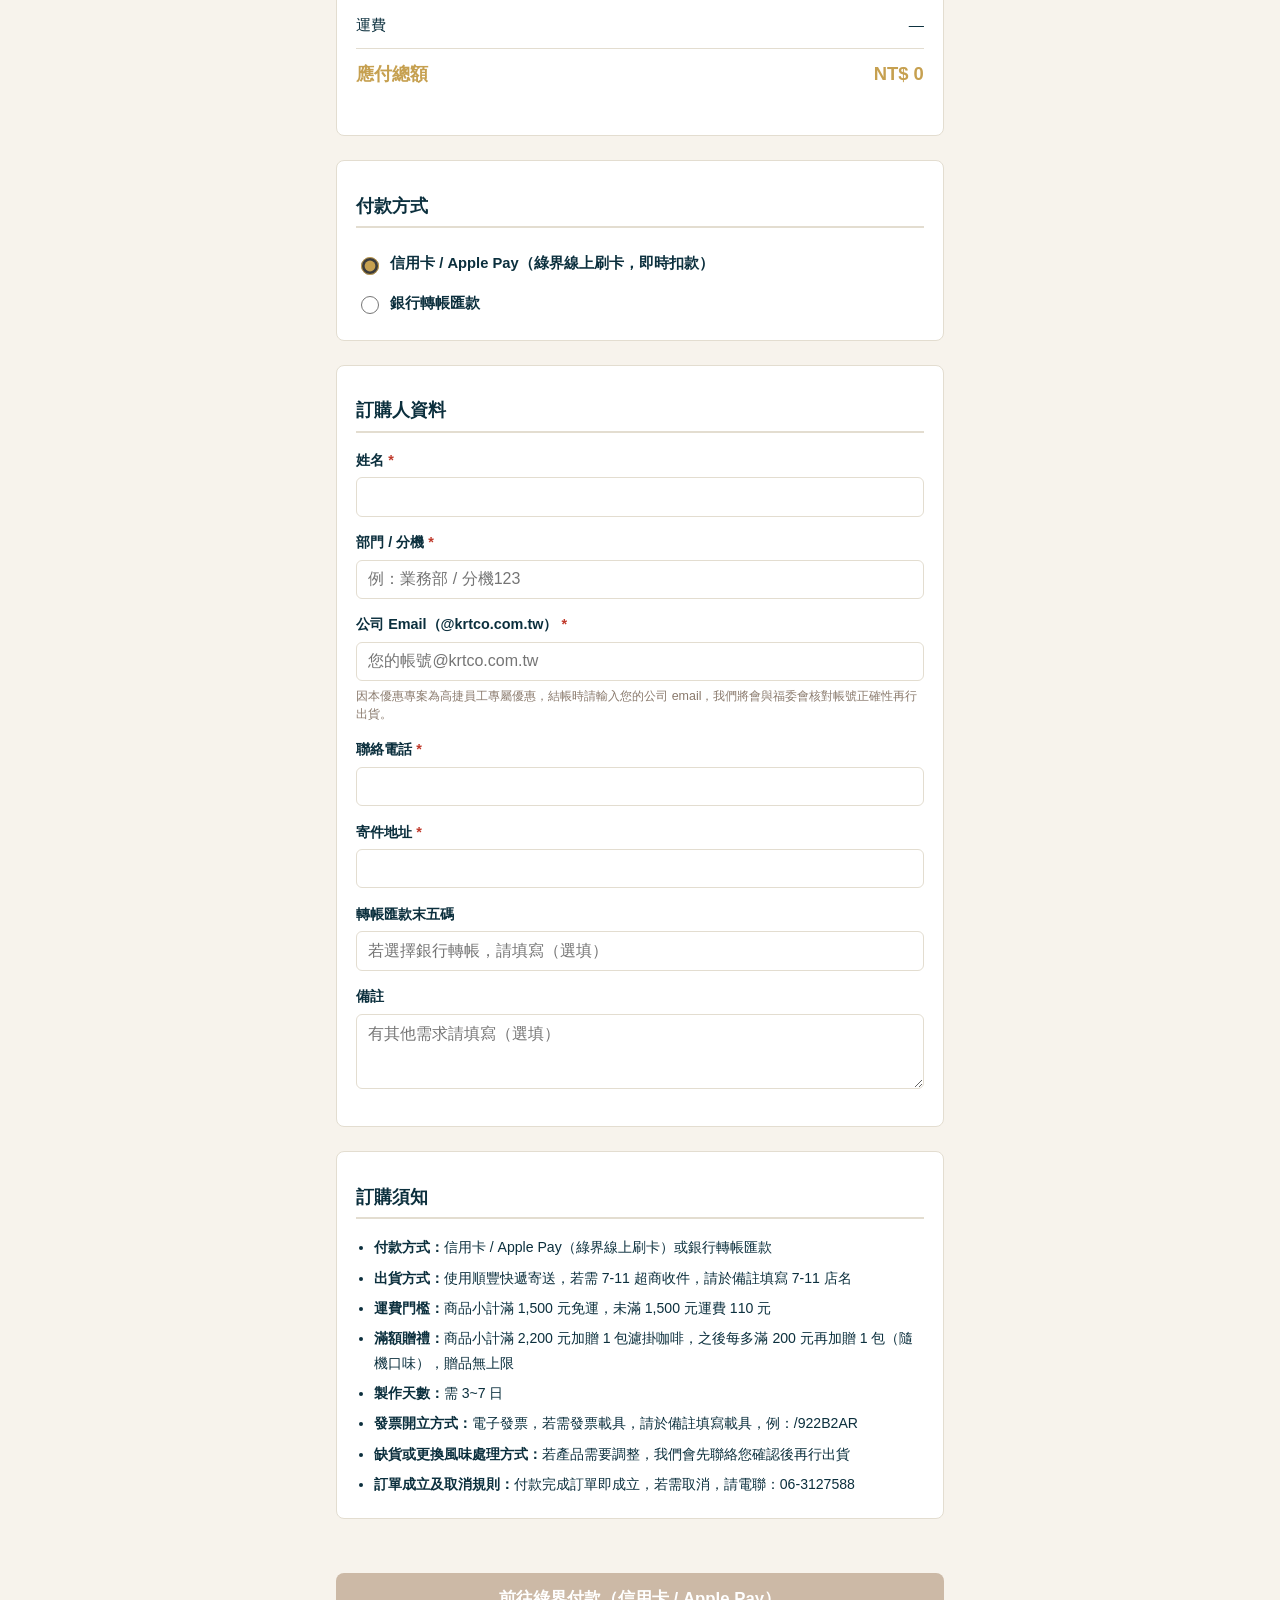
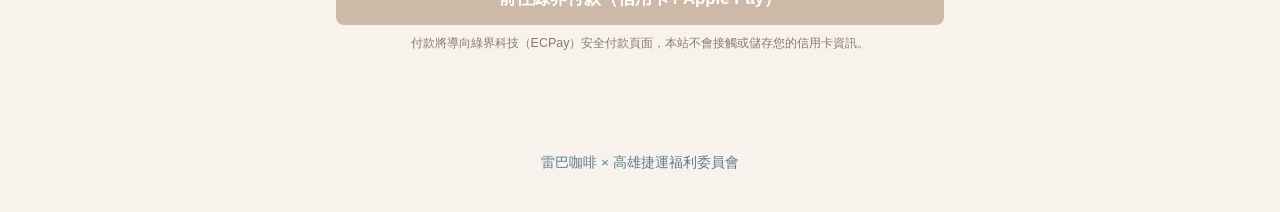
==== commit d626e9de: "移除訂單數量門檻，改為滿額運費與滿額贈禮規則 - 拿掉 100 包最低訂購量限制，任意數量皆可下單 - 運費規則：商品小計滿 1,500 元免運，未滿收運費 110 元 - 滿額贈禮：商品小計滿 2," ====
--- a/index.html
+++ b/index.html
@@ -14,9 +14,10 @@
 
   <main class="container">
     <section class="notice-card">
-      <p><strong>優惠說明：</strong>原價每包 45 元，福委優惠價每包 <strong>30 元</strong>。</p>
-      <p><strong>此優惠僅限單筆訂單滿 100 包成立</strong>（未滿 100 包無法送出訂單），滿 100 包即享免運費。</p>
-      <p>五種風味任選、任意搭配，總數量滿 100 包即可。</p>
+      <p><strong>優惠說明：</strong>原價每包 45 元，福委優惠價每包 <strong>30 元</strong>，無最低訂購量限制。</p>
+      <p><strong>運費：</strong>商品小計滿 1,500 元免運，未滿 1,500 元運費 110 元。</p>
+      <p><strong>滿額贈禮：</strong>商品小計滿 2,200 元加贈 1 包濾掛咖啡，之後每多滿 200 元再加贈 1 包（隨機口味），贈品無上限。</p>
+      <p>五種風味任選、任意搭配。</p>
     </section>
 
     <img src="images/flavors.jpg" alt="雷巴咖啡五款獨家配方風味介紹" class="flavor-banner" />
@@ -44,7 +45,7 @@
           <span>應付總額</span>
           <span id="sum-total">NT$ 0</span>
         </div>
-        <p id="threshold-msg" class="threshold-msg"></p>
+        <p id="gift-msg" class="gift-msg"></p>
       </section>
 
       <section class="payment-method">
@@ -105,7 +106,8 @@
         <ul>
           <li><strong>付款方式：</strong>信用卡 / Apple Pay（綠界線上刷卡）或銀行轉帳匯款</li>
           <li><strong>出貨方式：</strong>使用順豐快遞寄送，若需 7-11 超商收件，請於備註填寫 7-11 店名</li>
-          <li><strong>運費門檻：</strong>滿 100 包免運</li>
+          <li><strong>運費門檻：</strong>商品小計滿 1,500 元免運，未滿 1,500 元運費 110 元</li>
+          <li><strong>滿額贈禮：</strong>商品小計滿 2,200 元加贈 1 包濾掛咖啡，之後每多滿 200 元再加贈 1 包（隨機口味），贈品無上限</li>
           <li><strong>製作天數：</strong>需 3~7 日</li>
           <li><strong>發票開立方式：</strong>電子發票，若需發票載具，請於備註填寫載具，例：/922B2AR</li>
           <li><strong>缺貨或更換風味處理方式：</strong>若產品需要調整，我們會先聯絡您確認後再行出貨</li>
--- a/style.css
+++ b/style.css
@@ -174,18 +174,20 @@
   color: var(--accent);
 }
 
-.threshold-msg {
+.gift-msg {
   margin: 0.6rem 0 0;
   font-size: 0.88rem;
   font-weight: 700;
-}
-
-.threshold-msg.ok {
+  min-height: 1.2em;
+}
+
+.gift-msg.ok {
   color: #2e7d32;
 }
 
-.threshold-msg.warn {
-  color: var(--error);
+.gift-msg.hint {
+  color: var(--coffee-light);
+  font-weight: 600;
 }
 
 .payment-method {
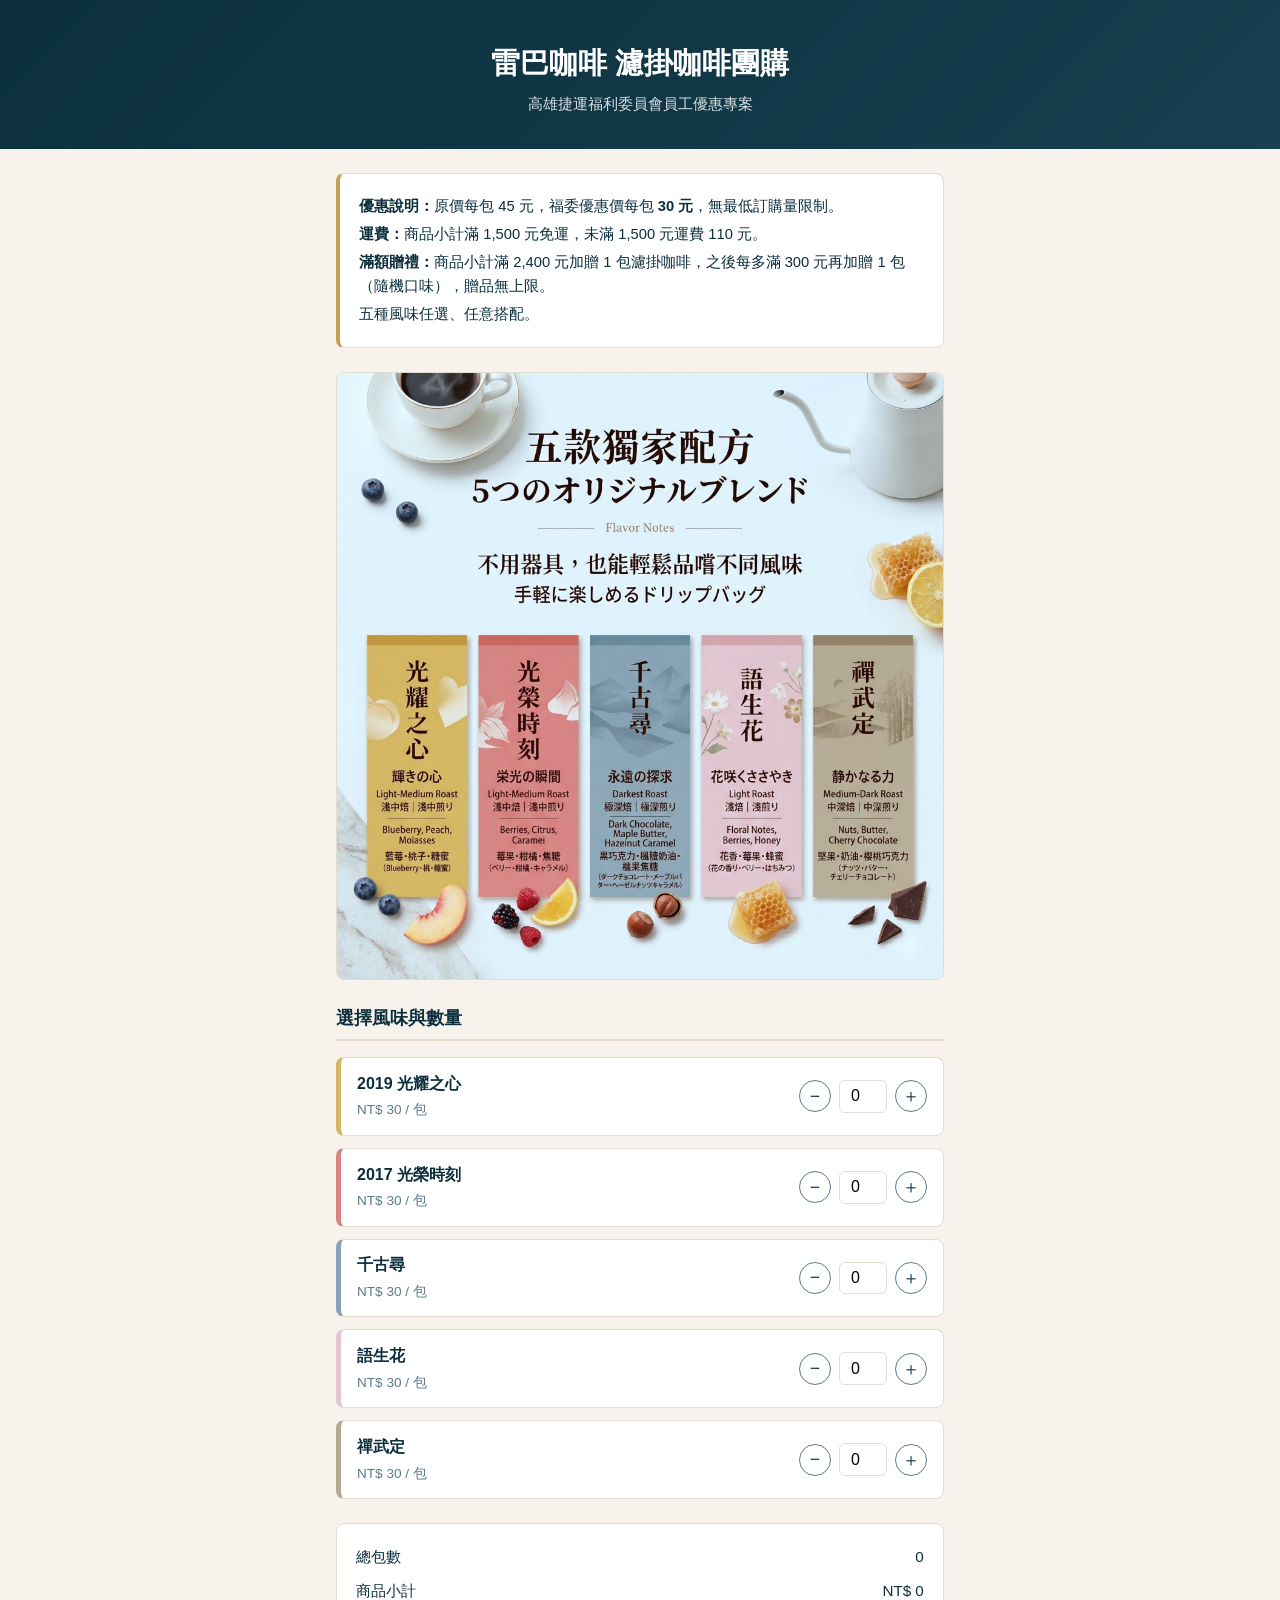
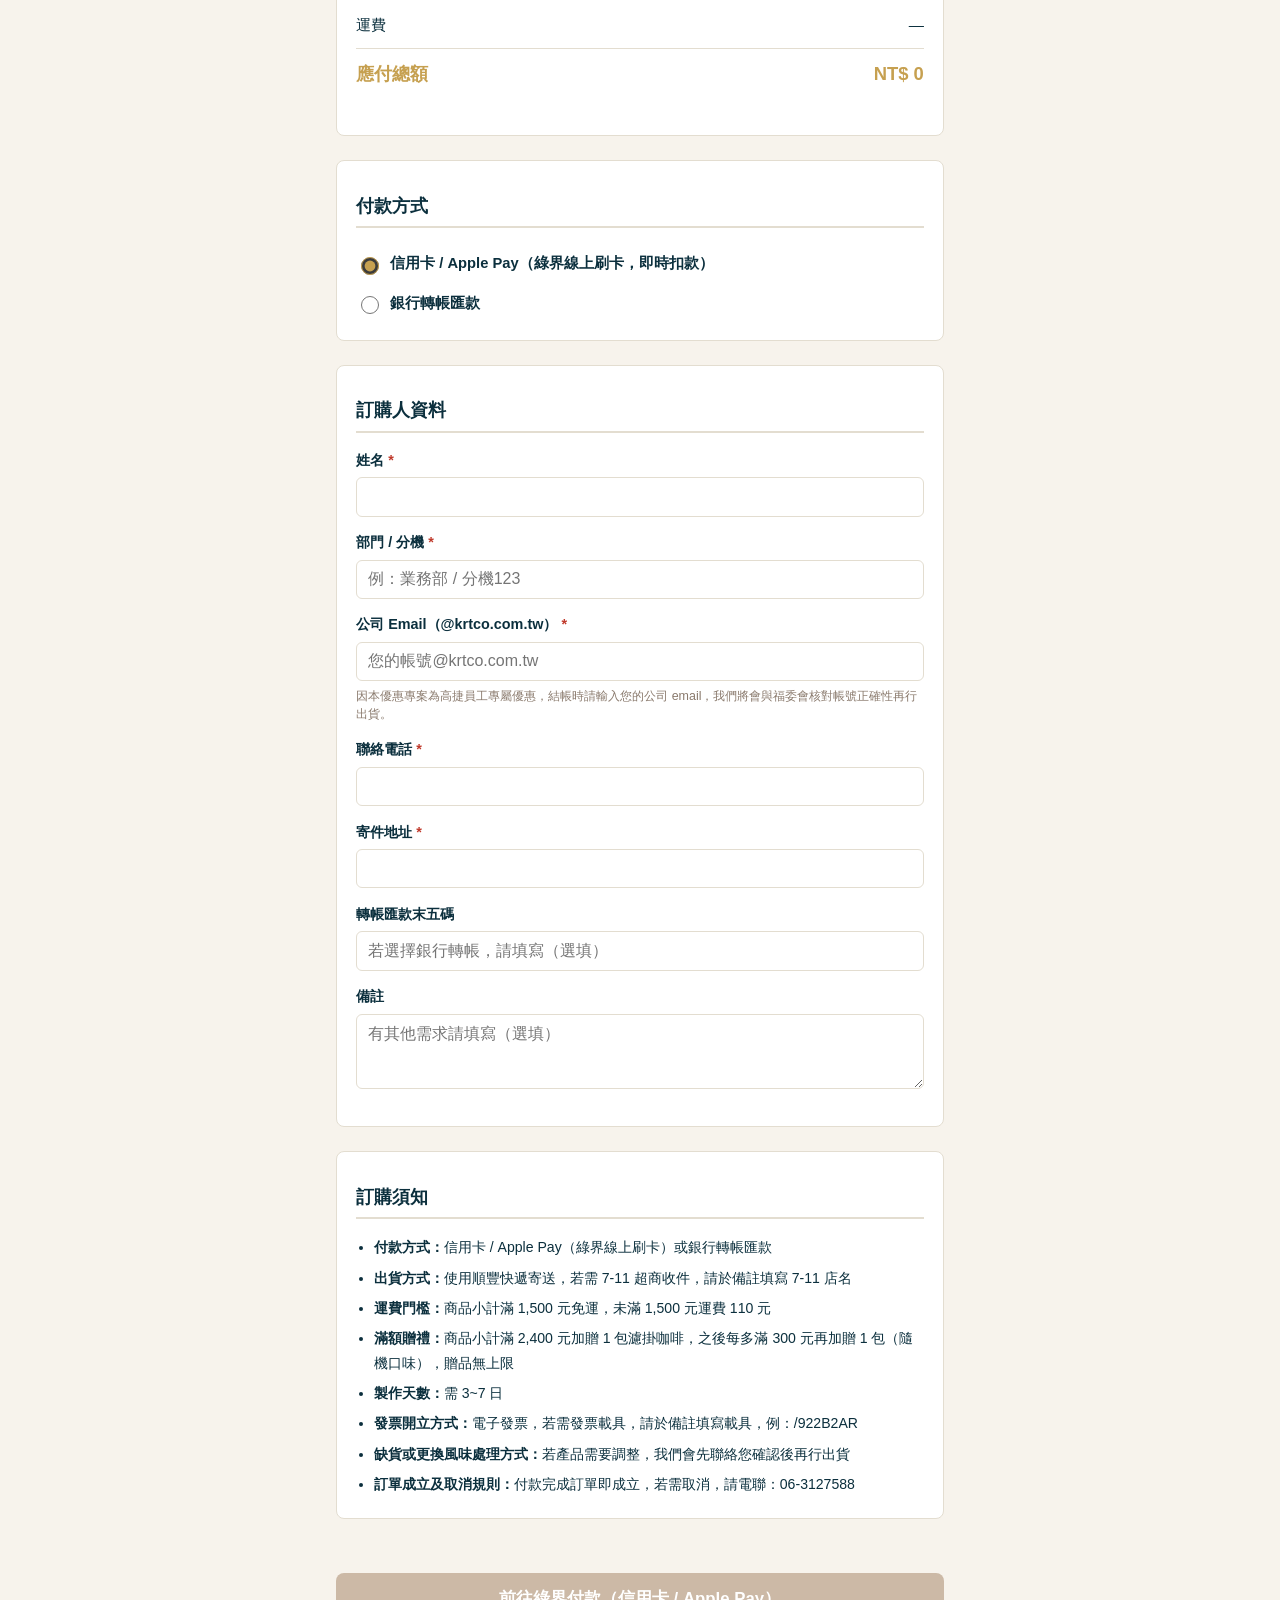
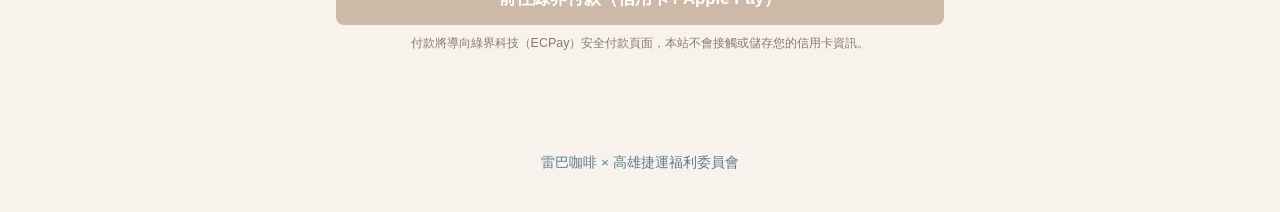
==== commit a51b424e: "調整滿額贈禮門檻：2400元起贈1包，每滿300元多贈1包 Co-Authored-By: Claude Sonnet 5 <noreply@anthropic.com>" ====
--- a/index.html
+++ b/index.html
@@ -16,7 +16,7 @@
     <section class="notice-card">
       <p><strong>優惠說明：</strong>原價每包 45 元，福委優惠價每包 <strong>30 元</strong>，無最低訂購量限制。</p>
       <p><strong>運費：</strong>商品小計滿 1,500 元免運，未滿 1,500 元運費 110 元。</p>
-      <p><strong>滿額贈禮：</strong>商品小計滿 2,200 元加贈 1 包濾掛咖啡，之後每多滿 200 元再加贈 1 包（隨機口味），贈品無上限。</p>
+      <p><strong>滿額贈禮：</strong>商品小計滿 2,400 元加贈 1 包濾掛咖啡，之後每多滿 300 元再加贈 1 包（隨機口味），贈品無上限。</p>
       <p>五種風味任選、任意搭配。</p>
     </section>
 
@@ -107,7 +107,7 @@
           <li><strong>付款方式：</strong>信用卡 / Apple Pay（綠界線上刷卡）或銀行轉帳匯款</li>
           <li><strong>出貨方式：</strong>使用順豐快遞寄送，若需 7-11 超商收件，請於備註填寫 7-11 店名</li>
           <li><strong>運費門檻：</strong>商品小計滿 1,500 元免運，未滿 1,500 元運費 110 元</li>
-          <li><strong>滿額贈禮：</strong>商品小計滿 2,200 元加贈 1 包濾掛咖啡，之後每多滿 200 元再加贈 1 包（隨機口味），贈品無上限</li>
+          <li><strong>滿額贈禮：</strong>商品小計滿 2,400 元加贈 1 包濾掛咖啡，之後每多滿 300 元再加贈 1 包（隨機口味），贈品無上限</li>
           <li><strong>製作天數：</strong>需 3~7 日</li>
           <li><strong>發票開立方式：</strong>電子發票，若需發票載具，請於備註填寫載具，例：/922B2AR</li>
           <li><strong>缺貨或更換風味處理方式：</strong>若產品需要調整，我們會先聯絡您確認後再行出貨</li>
